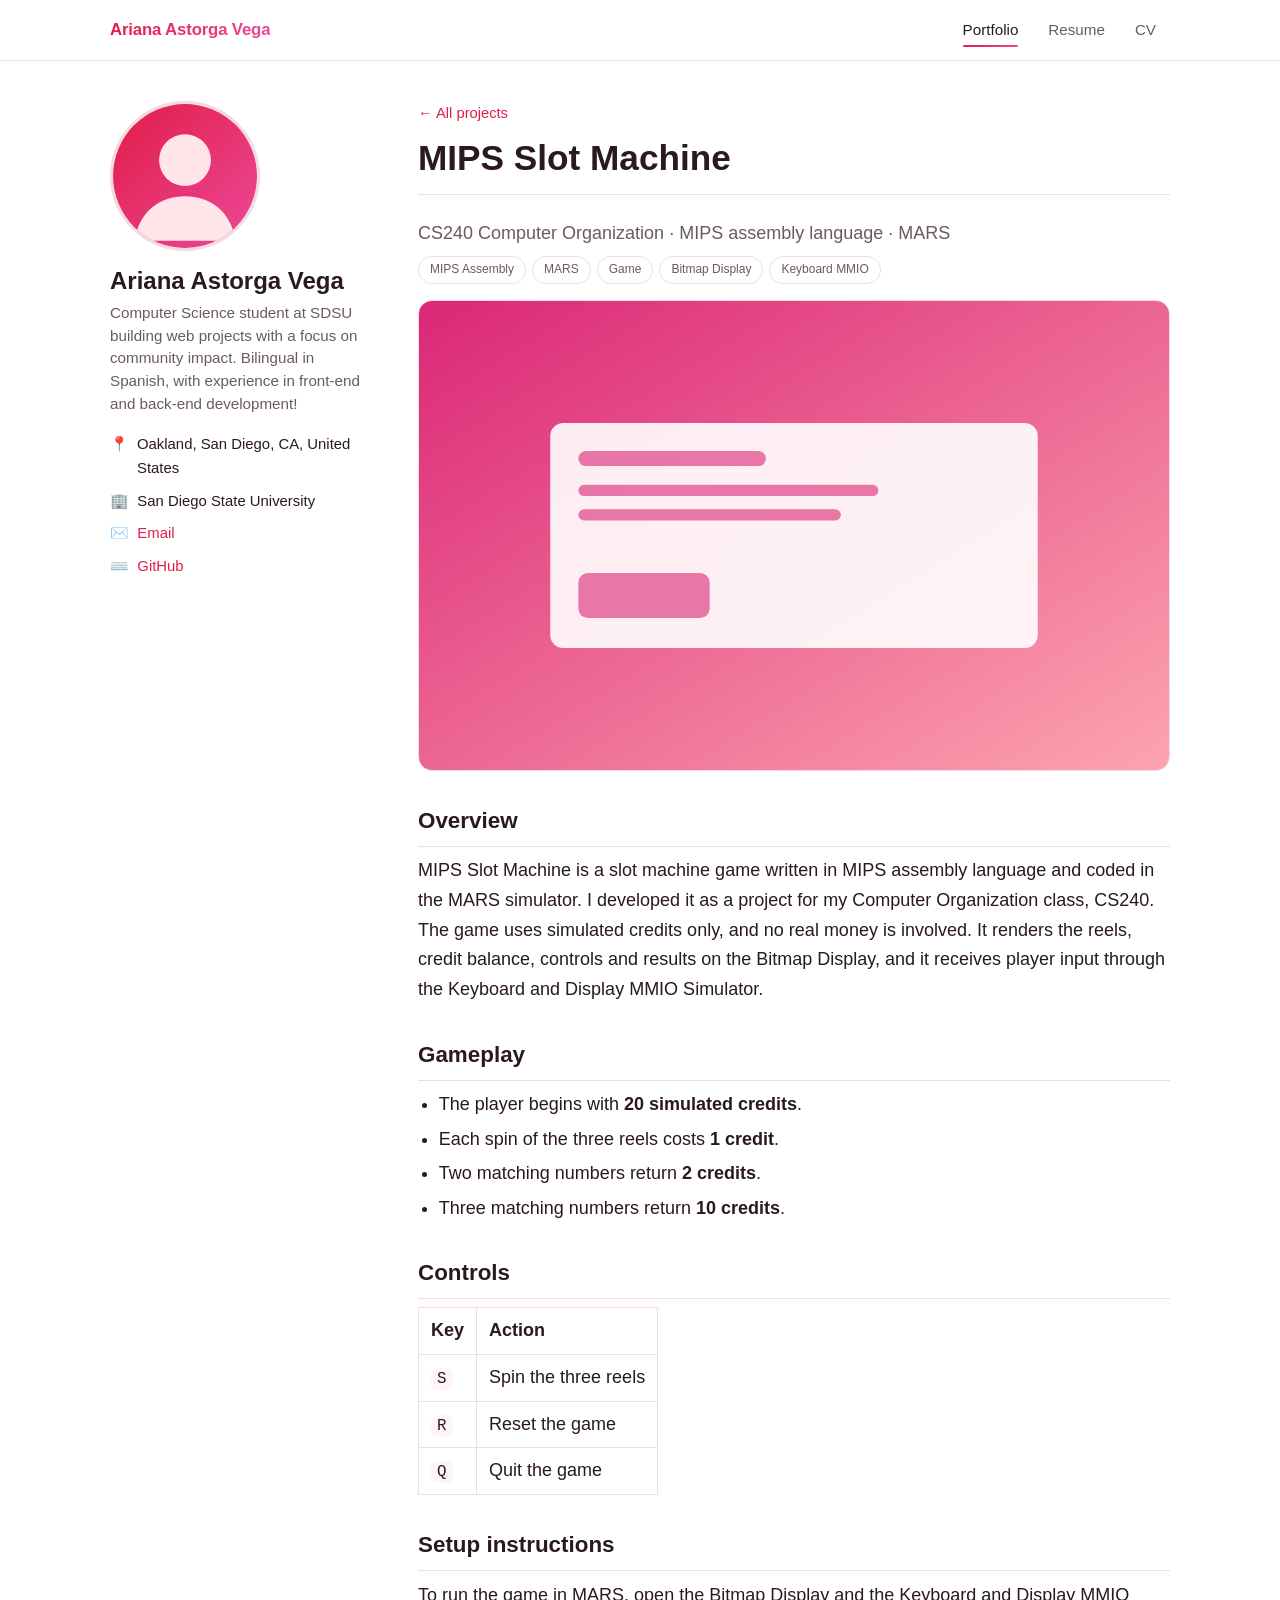
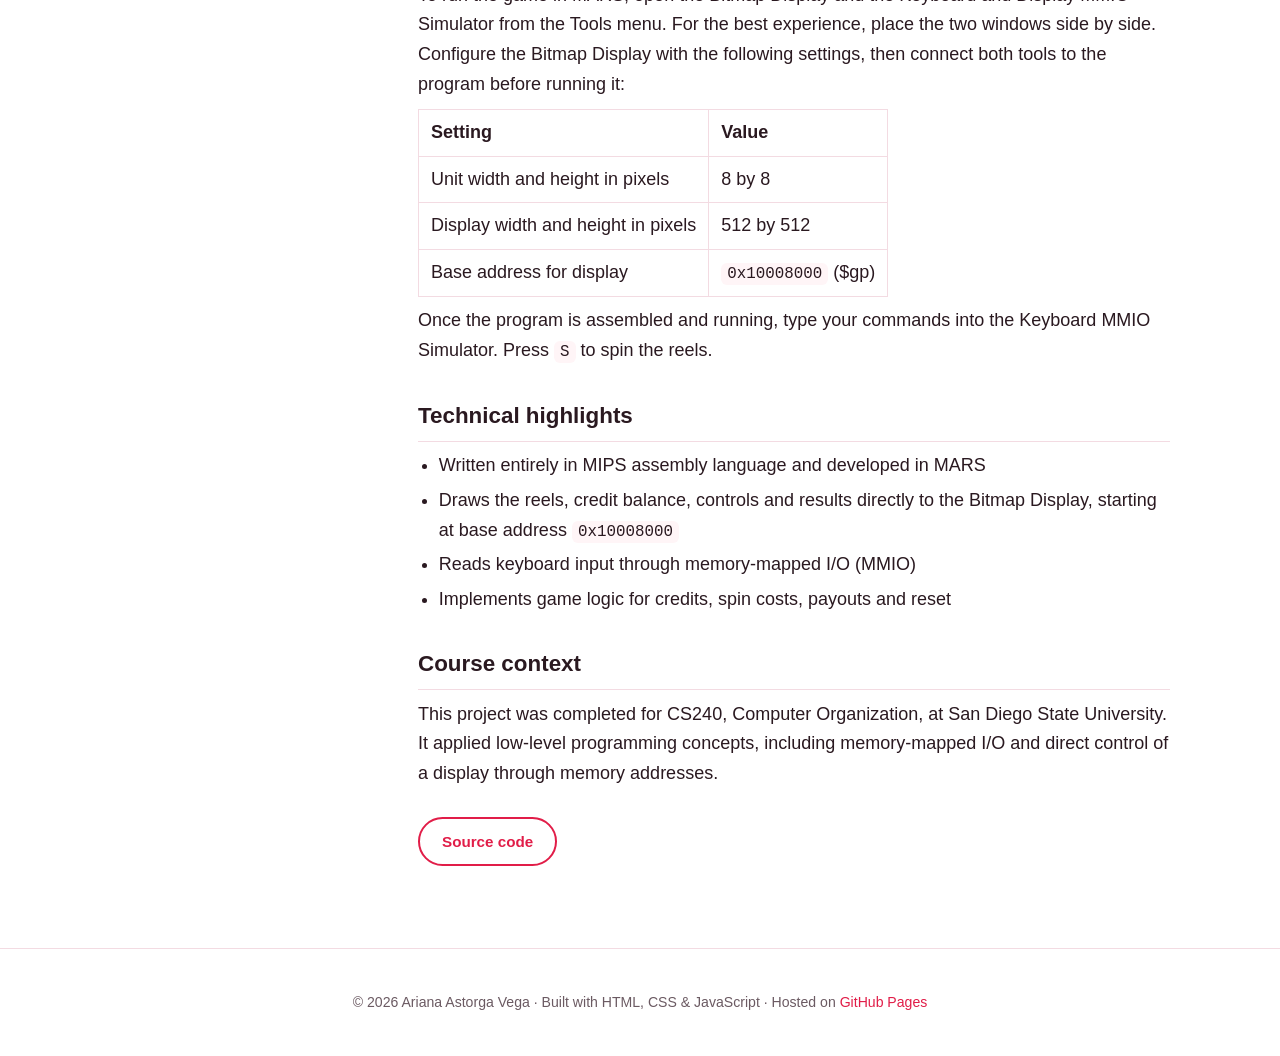
==== MIPS-slotgame.html @ abb97aa7 "Update site from VS Code" ====
<!DOCTYPE html>
<html lang="en">
<head>
  <meta charset="utf-8">
  <meta name="viewport" content="width=device-width, initial-scale=1, viewport-fit=cover">
  <meta name="color-scheme" content="light dark">
  <meta name="theme-color" content="#ffffff" media="(prefers-color-scheme: light)">
  <meta name="theme-color" content="#140d11" media="(prefers-color-scheme: dark)">
  <title>MIPS Slot Machine| Ariana Astorga Vega</title>
  <meta name="description" content="Gambling Addict Simulator: a slot machine game written in MIPS assembly language using the MARS simulator for CS240 Computer Organization.">
  <link rel="icon" href="images/profile.svg" type="image/svg+xml">
  <link rel="stylesheet" href="assets/css/main.css">
  <script>document.documentElement.className += ' js';</script>
</head>
<body>
  <a class="skip" href="#main">Skip to content</a>
  <div class="progress" aria-hidden="true"></div>
  <header class="masthead">
    <div class="masthead-inner">
      <a class="site-title" href="index.html"><span>Ariana Astorga Vega</span></a>
      <button class="nav-toggle" type="button" aria-label="Menu" aria-expanded="false" aria-controls="site-nav"><span></span><span></span><span></span></button>
      <nav class="site-nav" id="site-nav" aria-label="Main">
        <a href="index.html#portfolio" class="active" aria-current="page">Portfolio</a>
        <a href="resume.html">Resume</a>
        <a href="cv.html">CV</a>
      </nav>
    </div>
  </header>
  <div class="page-wrap">
    <!-- EDIT: sidebar profile (use Find & Replace to change it everywhere) -->
    <aside class="sidebar">
      <img class="avatar" src="images/profile.svg" alt="Ariana Astorga Vega">
      <h2 class="author-name">Ariana Astorga Vega</h2>
      <p class="author-bio">Computer Science student at SDSU building web projects with a focus on community impact. Bilingual in Spanish, with experience in front-end and back-end development!</p>
      <ul class="author-links">
        <li><span class="ico">📍</span>Oakland, San Diego, CA, United States</li>
        <li><span class="ico">🏢</span>San Diego State University</li>
        <li><span class="ico">✉️</span><a href="mailto:astorgavega.ariana@gmail.com">Email</a></li>
        <li><span class="ico">⌨️</span><a href="https://github.com/ariana-av" rel="me">GitHub</a></li>
        <!-- <li><span class="ico">💼</span><a href="https://www.linkedin.com/in/USERNAME" rel="me">LinkedIn</a></li> -->
      </ul>
    </aside>
    <main id="main" class="content">
      <article>
        <p class="crumb"><a href="index.html#portfolio">← All projects</a></p>
        <header class="page-header"><h1>MIPS Slot Machine</h1></header>
        <p class="meta">CS240 Computer Organization · MIPS assembly language · MARS</p>
        <p class="tags"><span class="tag">MIPS Assembly</span><span class="tag">MARS</span><span class="tag">Game</span><span class="tag">Bitmap Display</span><span class="tag">Keyboard MMIO</span></p>
        <!-- CHANGE PICTURE: project screenshot. Save a screenshot of the Bitmap Display in images/ (for example images/slot-machine.png) and change the file name in src below (wide image, about 800x500) -->
        <img class="hero-img" src="images/project-2.svg" alt="Screenshot of the slot machine">
        <div class="prose">
<h2>Overview</h2>
<p>MIPS Slot Machine is a slot machine game written in MIPS assembly language and coded in the MARS simulator. I developed it as a project for my Computer Organization class, CS240. The game uses simulated credits only, and no real money is involved. It renders the reels, credit balance, controls and results on the Bitmap Display, and it receives player input through the Keyboard and Display MMIO Simulator.</p>

<h2>Gameplay</h2>
<ul>
<li>The player begins with <strong>20 simulated credits</strong>.</li>
<li>Each spin of the three reels costs <strong>1 credit</strong>.</li>
<li>Two matching numbers return <strong>2 credits</strong>.</li>
<li>Three matching numbers return <strong>10 credits</strong>.</li>
</ul>

<h2>Controls</h2>
<table>
<tr><th>Key</th><th>Action</th></tr>
<tr><td><code>S</code></td><td>Spin the three reels</td></tr>
<tr><td><code>R</code></td><td>Reset the game</td></tr>
<tr><td><code>Q</code></td><td>Quit the game</td></tr>
</table>

<h2>Setup instructions</h2>
<p>To run the game in MARS, open the Bitmap Display and the Keyboard and Display MMIO Simulator from the Tools menu. For the best experience, place the two windows side by side. Configure the Bitmap Display with the following settings, then connect both tools to the program before running it:</p>
<table>
<tr><th>Setting</th><th>Value</th></tr>
<tr><td>Unit width and height in pixels</td><td>8 by 8</td></tr>
<tr><td>Display width and height in pixels</td><td>512 by 512</td></tr>
<tr><td>Base address for display</td><td><code>0x10008000</code> ($gp)</td></tr>
</table>
<p>Once the program is assembled and running, type your commands into the Keyboard MMIO Simulator. Press <code>S</code> to spin the reels.</p>

<h2>Technical highlights</h2>
<ul>
<li>Written entirely in MIPS assembly language and developed in MARS</li>
<li>Draws the reels, credit balance, controls and results directly to the Bitmap Display, starting at base address <code>0x10008000</code></li>
<li>Reads keyboard input through memory-mapped I/O (MMIO)</li>
<li>Implements game logic for credits, spin costs, payouts and reset</li>
</ul>

<h2>Course context</h2>
<p>This project was completed for CS240, Computer Organization, at San Diego State University. It applied low-level programming concepts, including memory-mapped I/O and direct control of a display through memory addresses.</p>
        </div>
        <p class="project-links"><a class="button secondary" href="https://github.com/ariana-av">Source code</a></p>
      </article>
    </main>
  </div>
  <footer class="site-footer"><p>© 2026 Ariana Astorga Vega · Built with HTML, CSS &amp; JavaScript · Hosted on <a href="https://pages.github.com">GitHub Pages</a></p></footer>
  <button class="to-top" type="button" aria-label="Back to top">↑</button>
  <script src="assets/js/main.js"></script>
</body>
</html>
---- assets/css/main.css ----
/* =========================================================
   Theme: follows the visitor's device (light/dark) automatically
   ========================================================= */
:root {
  color-scheme: light dark;
  --bg: #ffffff;
  --surface: #fff5f7;
  --text: #2a1920;
  --muted: #6b5a62;
  --border: #f3dbe2;
  --accent: #e11d48;
  --accent2: #ec4899;
  --accent-text: #ffffff;
  --shadow: 0 10px 30px rgba(190, 24, 93, .16);
  --radius: 14px;
  --maxw: 1100px;
  --font: -apple-system, BlinkMacSystemFont, "Segoe UI", Roboto, Helvetica, Arial, sans-serif;
  --mono: ui-monospace, SFMono-Regular, Menlo, Consolas, monospace;
  --nav-h: 60px;
}
@media (prefers-color-scheme: dark) {
  :root {
    --bg: #140d11;
    --surface: #1f1419;
    --text: #f6e9ee;
    --muted: #b9a3ac;
    --border: #35222b;
    --accent: #fb7185;
    --accent2: #f9a8d4;
    --accent-text: #1c0a12;
    --shadow: 0 10px 30px rgba(0, 0, 0, .45);
  }
}

*, *::before, *::after { box-sizing: border-box; }
html { scroll-behavior: smooth; scroll-padding-top: calc(var(--nav-h) + 12px); -webkit-text-size-adjust: 100%; }
body {
  margin: 0; background: var(--bg); color: var(--text);
  font-family: var(--font); line-height: 1.65; font-size: clamp(16px, 0.35vw + 15px, 18px);
  -webkit-font-smoothing: antialiased; overflow-x: hidden;
  padding-left: env(safe-area-inset-left); padding-right: env(safe-area-inset-right);
}
img { max-width: 100%; display: block; }
a { color: var(--accent); text-decoration: none; }
:focus-visible { outline: 3px solid var(--accent); outline-offset: 3px; border-radius: 6px; }
.skip { position: absolute; left: -999px; top: 8px; background: var(--surface); padding: 8px 14px; border-radius: 8px; z-index: 200; }
.skip:focus { left: 8px; }
.sr-only { position: absolute; width: 1px; height: 1px; overflow: hidden; clip: rect(0 0 0 0); white-space: nowrap; }

/* Scroll progress bar */
.progress { position: fixed; top: 0; left: 0; width: 100%; height: 3px; z-index: 120;
  background: linear-gradient(90deg, var(--accent), var(--accent2)); transform-origin: 0 50%; transform: scaleX(0); }

/* ---------- Header ---------- */
.masthead {
  position: sticky; top: 0; z-index: 100; transition: box-shadow .25s, background .25s;
  background: color-mix(in srgb, var(--bg) 82%, transparent);
  -webkit-backdrop-filter: blur(10px); backdrop-filter: blur(10px);
  border-bottom: 1px solid var(--border);
}
.masthead.scrolled { box-shadow: 0 6px 20px rgba(0, 0, 0, .08); }
.masthead-inner { max-width: var(--maxw); margin: 0 auto; padding: 0 20px; min-height: var(--nav-h);
  display: flex; align-items: center; justify-content: space-between; gap: 12px; flex-wrap: wrap; }
.site-title { font-weight: 800; color: var(--text); font-size: 1.05rem; letter-spacing: -.01em; }
.site-title span { background: linear-gradient(90deg, var(--accent), var(--accent2)); -webkit-background-clip: text; background-clip: text; color: transparent; }
.site-nav { display: flex; align-items: center; gap: 2px; }
.site-nav a { position: relative; color: var(--muted); padding: 10px 14px; border-radius: 10px; font-size: .95rem; min-height: 44px; display: inline-flex; align-items: center; transition: color .2s, background .2s; }
.site-nav a::after { content: ""; position: absolute; left: 14px; right: 14px; bottom: 6px; height: 2px; border-radius: 2px;
  background: linear-gradient(90deg, var(--accent), var(--accent2)); transform: scaleX(0); transform-origin: left; transition: transform .25s; }
.site-nav a:hover, .site-nav a.active { color: var(--text); }
.site-nav a:hover::after, .site-nav a.active::after { transform: scaleX(1); }

.nav-toggle { display: none; width: 44px; height: 44px; border: 1px solid var(--border); background: var(--surface); border-radius: 12px; cursor: pointer; padding: 0; position: relative; }
.nav-toggle span { position: absolute; left: 12px; right: 12px; height: 2px; background: var(--text); border-radius: 2px; transition: transform .25s, opacity .2s, top .25s; }
.nav-toggle span:nth-child(1) { top: 14px; } .nav-toggle span:nth-child(2) { top: 21px; } .nav-toggle span:nth-child(3) { top: 28px; }
.nav-toggle[aria-expanded="true"] span:nth-child(1) { top: 21px; transform: rotate(45deg); }
.nav-toggle[aria-expanded="true"] span:nth-child(2) { opacity: 0; }
.nav-toggle[aria-expanded="true"] span:nth-child(3) { top: 21px; transform: rotate(-45deg); }

/* ---------- Buttons ---------- */
.button { position: relative; overflow: hidden; display: inline-flex; align-items: center; justify-content: center; gap: 8px; min-height: 44px;
  background: linear-gradient(135deg, var(--accent), var(--accent2)); color: var(--accent-text); padding: 10px 22px; border-radius: 999px;
  font-weight: 700; font-size: .95rem; border: 0; cursor: pointer; transition: transform .2s, box-shadow .2s; box-shadow: 0 6px 18px color-mix(in srgb, var(--accent) 35%, transparent); }
.button:hover { transform: translateY(-2px); box-shadow: 0 10px 24px color-mix(in srgb, var(--accent) 45%, transparent); text-decoration: none; }
.button:active { transform: translateY(0); }
.button.secondary { background: transparent; color: var(--accent); border: 2px solid var(--accent); box-shadow: none; }
.ripple { position: absolute; border-radius: 50%; background: rgba(255,255,255,.45); transform: scale(0); animation: ripple .6s ease-out; pointer-events: none; }
@keyframes ripple { to { transform: scale(4); opacity: 0; } }

/* ---------- Reveal on scroll (only when JS is running) ---------- */
.js .reveal { opacity: 0; }
.js .reveal.in { opacity: 1; animation: rise .8s cubic-bezier(.2, .7, .2, 1) backwards; animation-delay: calc(var(--i, 0) * 90ms); }
@keyframes rise { from { opacity: 0; transform: translateY(28px); } to { opacity: 1; transform: none; } }

/* ---------- Portfolio grid ---------- */
.grid { display: grid; grid-template-columns: repeat(auto-fill, minmax(min(100%, 250px), 1fr)); gap: 22px; margin-top: 16px; }
.card { position: relative; background: var(--surface); border: 1px solid var(--border); border-radius: var(--radius); overflow: hidden; display: flex; flex-direction: column;
  transform: perspective(900px) rotateX(var(--rx, 0deg)) rotateY(var(--ry, 0deg)); transition: transform .18s ease-out, box-shadow .25s, border-color .25s; will-change: transform; }
.card::after { content: ""; position: absolute; inset: 0; pointer-events: none; opacity: 0; transition: opacity .25s;
  background: radial-gradient(260px circle at var(--mx, 50%) var(--my, 50%), color-mix(in srgb, var(--accent) 20%, transparent), transparent 70%); }
.card:hover { box-shadow: var(--shadow); border-color: color-mix(in srgb, var(--accent) 50%, var(--border)); }
.card:hover::after { opacity: 1; }
.card-media { display: block; aspect-ratio: 16 / 10; overflow: hidden; background: var(--border); }
.card-media img { width: 100%; height: 100%; object-fit: cover; transition: transform .5s; }
.card:hover .card-media img { transform: scale(1.06); }
.card-body { padding: 16px 18px 20px; }
.card-title { font-size: 1.12rem; margin: 0 0 6px; }
.card-title a { color: var(--text); }
.card-title a::before { content: ""; position: absolute; inset: 0; z-index: 2; }  /* whole card clickable */
.card-body p { margin: 0 0 12px; color: var(--muted); font-size: .94rem; line-height: 1.5; }
.tags { display: flex; flex-wrap: wrap; gap: 6px; margin: 0; }
.tag { font-size: .75rem; padding: 3px 11px; border-radius: 999px; border: 1px solid var(--border); color: var(--muted); background: var(--bg); }

/* ---------- Inner pages (resume, cv, projects) ---------- */
.page-wrap { max-width: var(--maxw); margin: 0 auto; padding: 40px 20px 64px; display: grid; grid-template-columns: 260px minmax(0, 1fr); gap: 48px; }
.sidebar { position: sticky; top: calc(var(--nav-h) + 24px); align-self: start; }
.avatar { width: 150px; height: 150px; border-radius: 50%; object-fit: cover; border: 3px solid var(--border); margin-bottom: 16px; }
.author-name { font-size: 1.5rem; margin: 0 0 6px; line-height: 1.2; }
.author-bio { color: var(--muted); margin: 0 0 16px; font-size: .95rem; line-height: 1.5; }
.author-links { list-style: none; padding: 0; margin: 0; font-size: .93rem; }
.author-links li { margin: 8px 0; display: flex; gap: 8px; align-items: baseline; }
.author-links .ico { width: 1.3em; text-align: center; }
.content { min-width: 0; }
.page-header { display: flex; align-items: center; justify-content: space-between; gap: 16px; flex-wrap: wrap; border-bottom: 1px solid var(--border); margin-bottom: 24px; padding-bottom: 14px; }
.page-header h1 { margin: 0; font-size: clamp(1.7rem, 4vw, 2.2rem); line-height: 1.2; }
.crumb { margin: 0 0 12px; font-size: .92rem; }
.meta { color: var(--muted); margin: 0 0 8px; }
.hero-img { width: 100%; border-radius: var(--radius); border: 1px solid var(--border); margin: 16px 0; }
.project-links { display: flex; gap: 10px; flex-wrap: wrap; margin-top: 28px; }

.prose h2 { margin: 2rem 0 .5rem; font-size: 1.4rem; padding-bottom: 6px; border-bottom: 1px solid var(--border); }
.prose h3 { margin: 1.4rem 0 .2rem; font-size: 1.1rem; }
.prose p, .prose ul, .prose ol { margin: .6rem 0; }
.prose ul, .prose ol { padding-left: 1.3rem; }
.prose li { margin: .3rem 0; }
.prose em { color: var(--muted); }
.prose a { background: linear-gradient(currentColor, currentColor) 0 100% / 0 2px no-repeat; transition: background-size .25s; }
.prose a:hover { background-size: 100% 2px; text-decoration: none; }
.prose code { font-family: var(--mono); background: var(--surface); padding: 2px 6px; border-radius: 6px; font-size: .88em; overflow-wrap: anywhere; }
.prose table { border-collapse: collapse; width: 100%; display: block; overflow-x: auto; }
.prose th, .prose td { border: 1px solid var(--border); padding: 8px 12px; text-align: left; }

.site-footer { border-top: 1px solid var(--border); text-align: center; color: var(--muted); font-size: .88rem; padding: 28px 20px calc(28px + env(safe-area-inset-bottom)); }

.to-top { position: fixed; right: 18px; bottom: calc(18px + env(safe-area-inset-bottom)); width: 48px; height: 48px; border-radius: 50%; border: 0; cursor: pointer; z-index: 90;
  background: linear-gradient(135deg, var(--accent), var(--accent2)); color: var(--accent-text); font-size: 1.2rem; box-shadow: var(--shadow);
  opacity: 0; transform: translateY(20px); pointer-events: none; transition: opacity .25s, transform .25s; }
.to-top.show { opacity: 1; transform: none; pointer-events: auto; }

/* ---------- Tablet ---------- */
@media (max-width: 900px) {
  .page-wrap { grid-template-columns: 1fr; gap: 28px; padding-top: 28px; }
  .sidebar { position: static; display: grid; grid-template-columns: 90px 1fr; column-gap: 16px; align-items: center; }
  .avatar { width: 90px; height: 90px; margin: 0; grid-row: span 2; }
  .author-links { grid-column: 1 / -1; display: flex; flex-wrap: wrap; gap: 4px 18px; margin-top: 12px; }
  .author-bio { margin-bottom: 0; }
}
/* ---------- Phone ---------- */
@media (max-width: 700px) {
  .js .nav-toggle { display: inline-block; }
  .js .site-nav { position: absolute; top: 100%; left: 0; right: 0; flex-direction: column; align-items: stretch; background: var(--bg);
    border-bottom: 1px solid var(--border); padding: 6px 16px 14px; opacity: 0; transform: translateY(-8px); pointer-events: none; visibility: hidden; transition: opacity .2s, transform .2s, visibility .2s; }
  .js .site-nav.open { opacity: 1; transform: none; pointer-events: auto; visibility: visible; }
  .js .site-nav a::after { left: 14px; right: auto; width: 28px; }
  .masthead-inner { flex-wrap: nowrap; }
  .page-wrap { padding: 24px 18px 48px; }
  .project-links .button { flex: 1 1 100%; }
}

/* ---------- Respect "reduce motion" ---------- */
@media (prefers-reduced-motion: reduce) {
  html { scroll-behavior: auto; }
  *, *::before, *::after { animation: none !important; transition: none !important; }
  .js .reveal { opacity: 1; }
  .card { transform: none !important; }
}
@media print {
  .masthead, .sidebar, .site-footer, .button, .to-top, .progress { display: none !important; }
  .page-wrap { display: block; padding: 0; } body { background: #fff; color: #000; }
  .js .reveal { opacity: 1; }
}
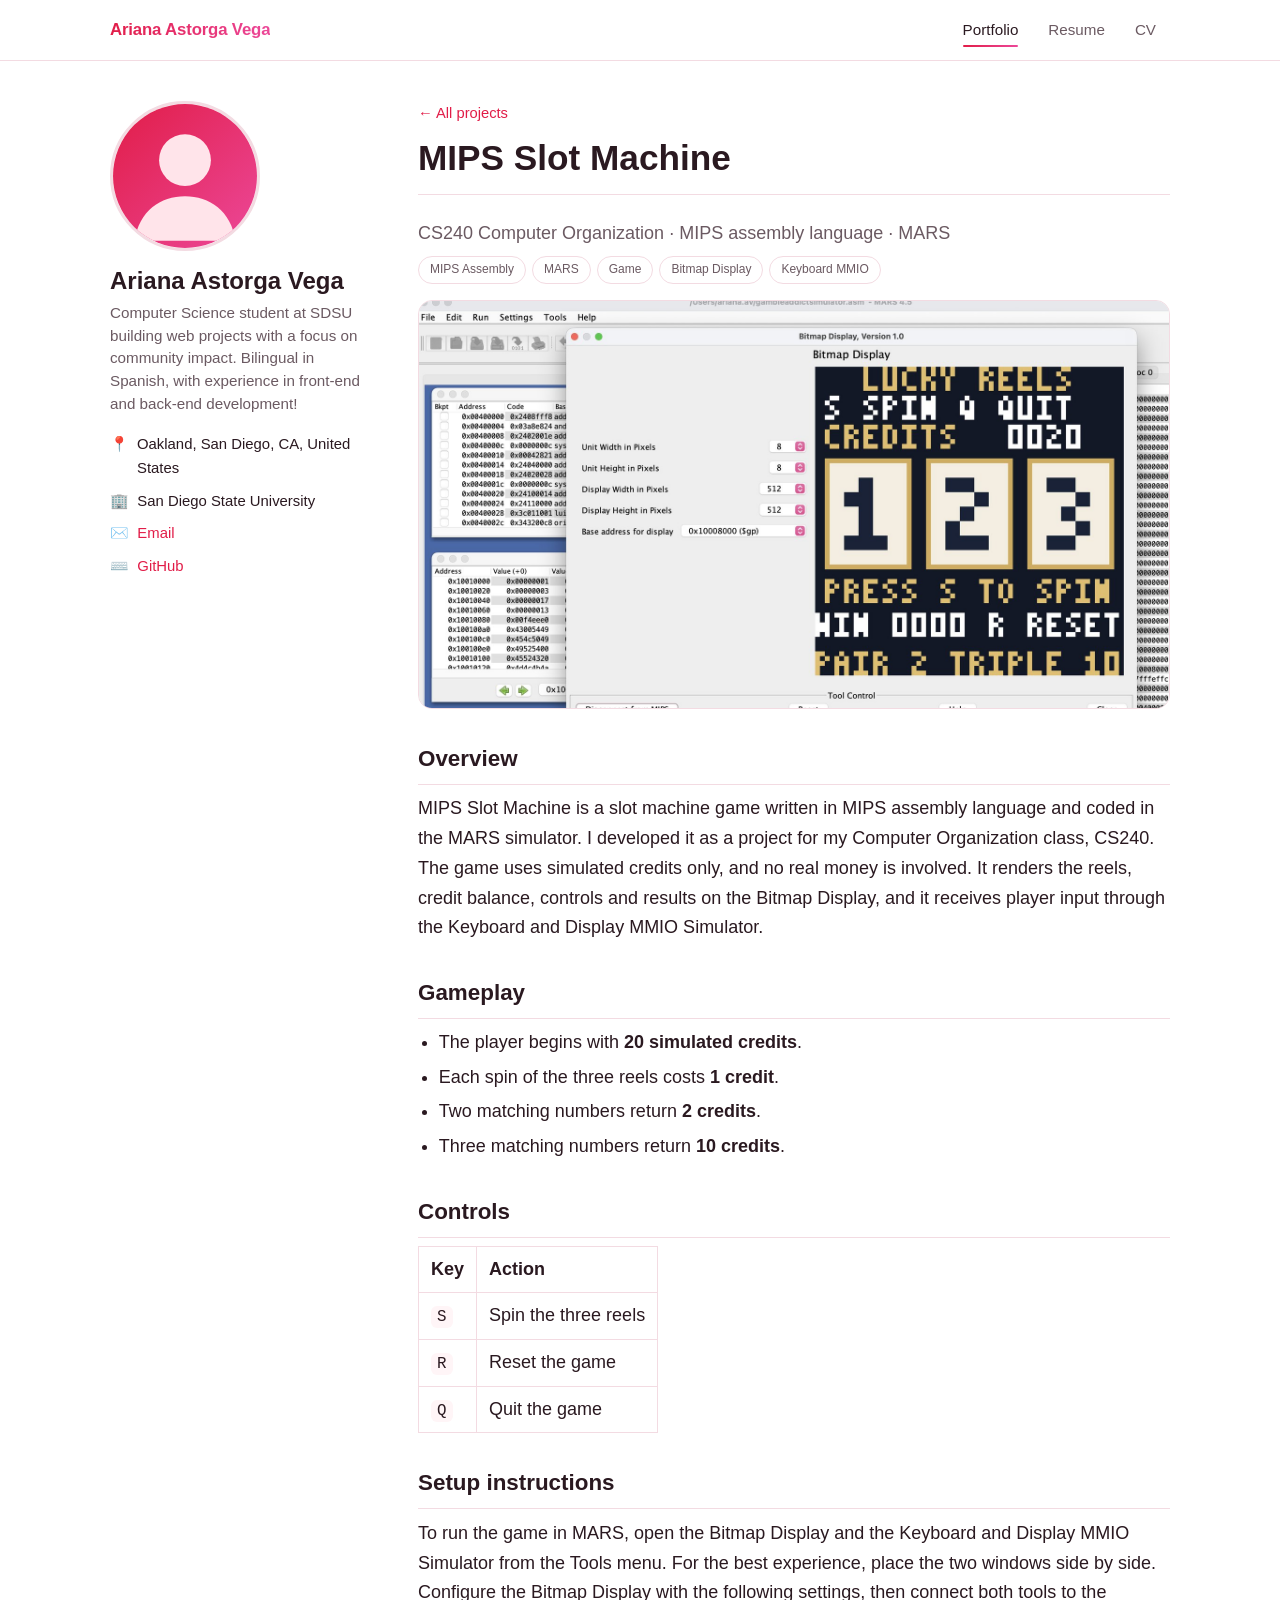
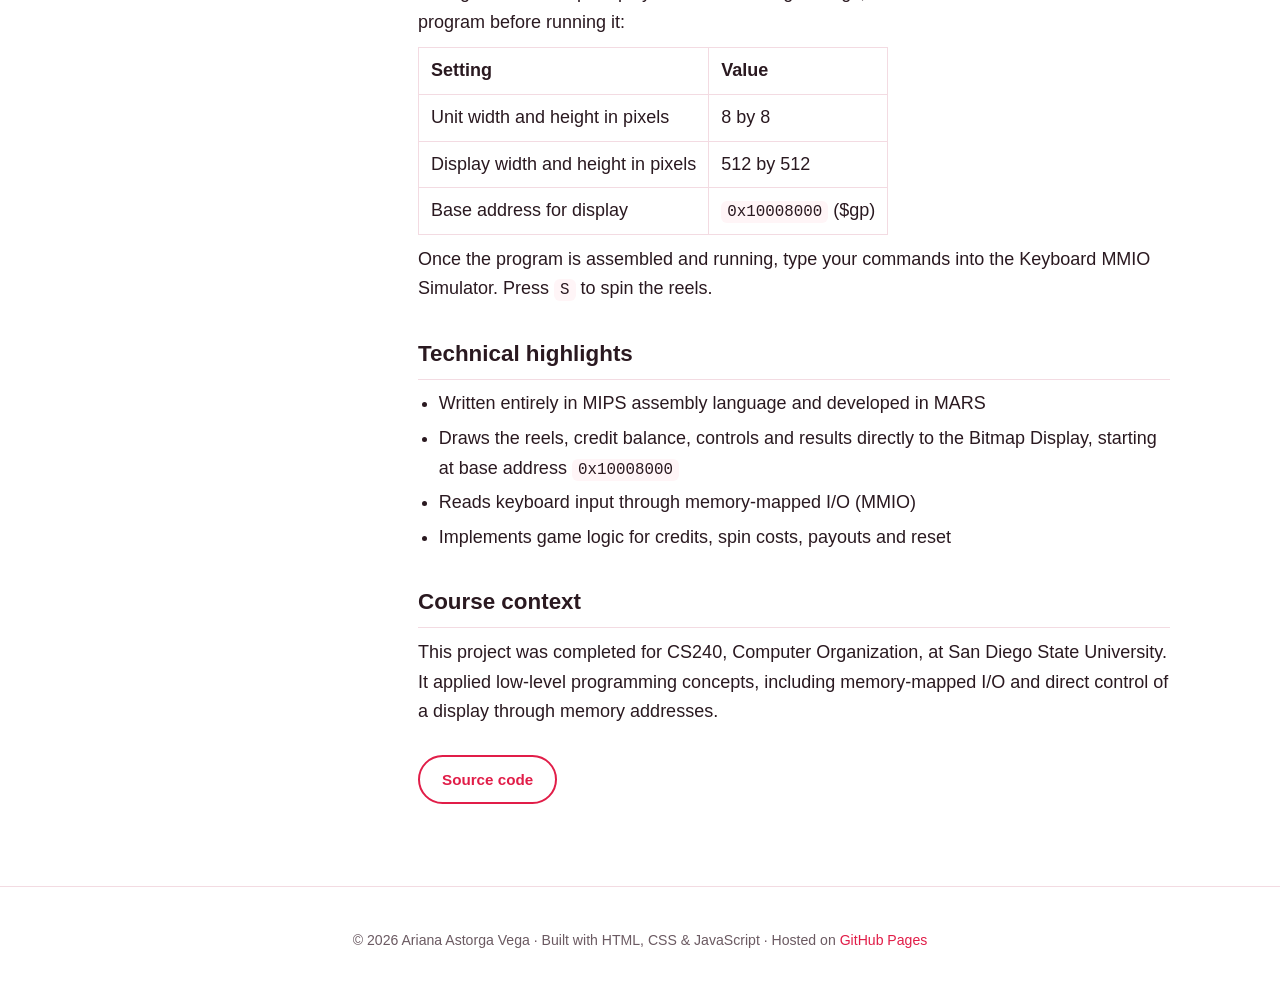
==== commit 6c15476e: "Update portfolio site with latest changes" ====
--- a/MIPS-slotgame.html
+++ b/MIPS-slotgame.html
@@ -7,7 +7,8 @@
   <meta name="theme-color" content="#ffffff" media="(prefers-color-scheme: light)">
   <meta name="theme-color" content="#140d11" media="(prefers-color-scheme: dark)">
   <title>MIPS Slot Machine| Ariana Astorga Vega</title>
-  <meta name="description" content="Gambling Addict Simulator: a slot machine game written in MIPS assembly language using the MARS simulator for CS240 Computer Organization.">
+  <meta name="description" content="MIPS Slot Machine: a slot machine game written in MIPS assembly language using the MARS simulator for CS240 Computer Organization.">
+  <!-- UPDATE PHOT HERE -->
   <link rel="icon" href="images/profile.svg" type="image/svg+xml">
   <link rel="stylesheet" href="assets/css/main.css">
   <script>document.documentElement.className += ' js';</script>
@@ -46,8 +47,8 @@
         <header class="page-header"><h1>MIPS Slot Machine</h1></header>
         <p class="meta">CS240 Computer Organization · MIPS assembly language · MARS</p>
         <p class="tags"><span class="tag">MIPS Assembly</span><span class="tag">MARS</span><span class="tag">Game</span><span class="tag">Bitmap Display</span><span class="tag">Keyboard MMIO</span></p>
-        <!-- CHANGE PICTURE: project screenshot. Save a screenshot of the Bitmap Display in images/ (for example images/slot-machine.png) and change the file name in src below (wide image, about 800x500) -->
-        <img class="hero-img" src="images/project-2.svg" alt="Screenshot of the slot machine">
+        <!-- CHANGE PICTURE: project preview. Put a new screenshot in images/ and change the file name in src below (wide image, about 1600 wide) -->
+<img class="hero-img" src="images/mips-slot-machine.jpg" alt="MARS simulator running the Gambling Addict Simulator, with the Bitmap Display showing the Lucky Reels slot machine and its display settings">
         <div class="prose">
 <h2>Overview</h2>
 <p>MIPS Slot Machine is a slot machine game written in MIPS assembly language and coded in the MARS simulator. I developed it as a project for my Computer Organization class, CS240. The game uses simulated credits only, and no real money is involved. It renders the reels, credit balance, controls and results on the Bitmap Display, and it receives player input through the Keyboard and Display MMIO Simulator.</p>
